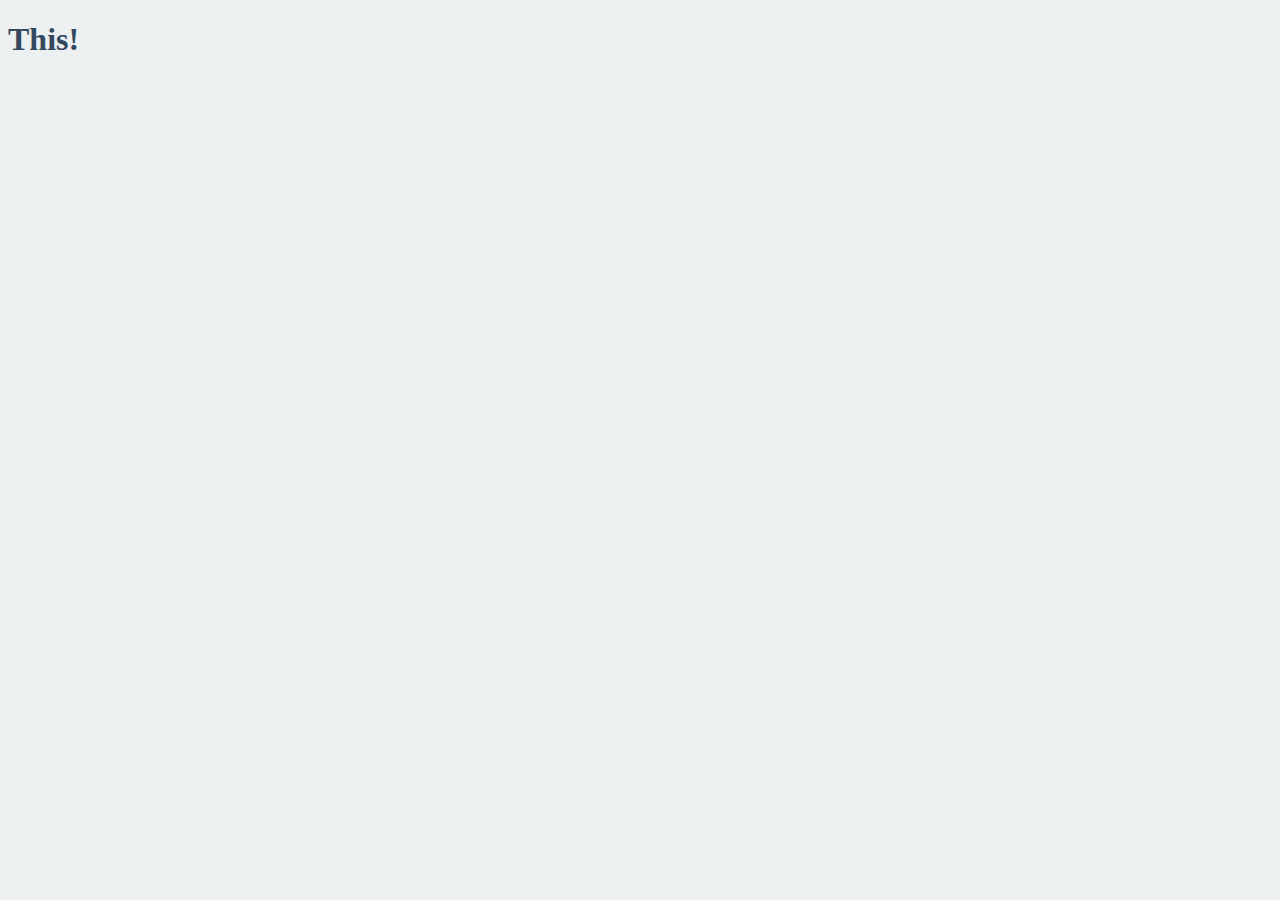
==== index.html @ abfad301 "1128 study" ====
<!DOCTYPE html>
<html lang="UTF-8">
<head>
    <title>Something</title>
    <link rel="stylesheet"
    href="index.css"/>
</head>
<body>
    <h1 id="title">This!</h1>
    <script src="i.js"></script>
</body>
</html>
---- index.css ----
body{
    background-color: #ecf0f1;
}

h1{
    color: #34495e;
}

.clicked{
    color: #7f8c8d
}
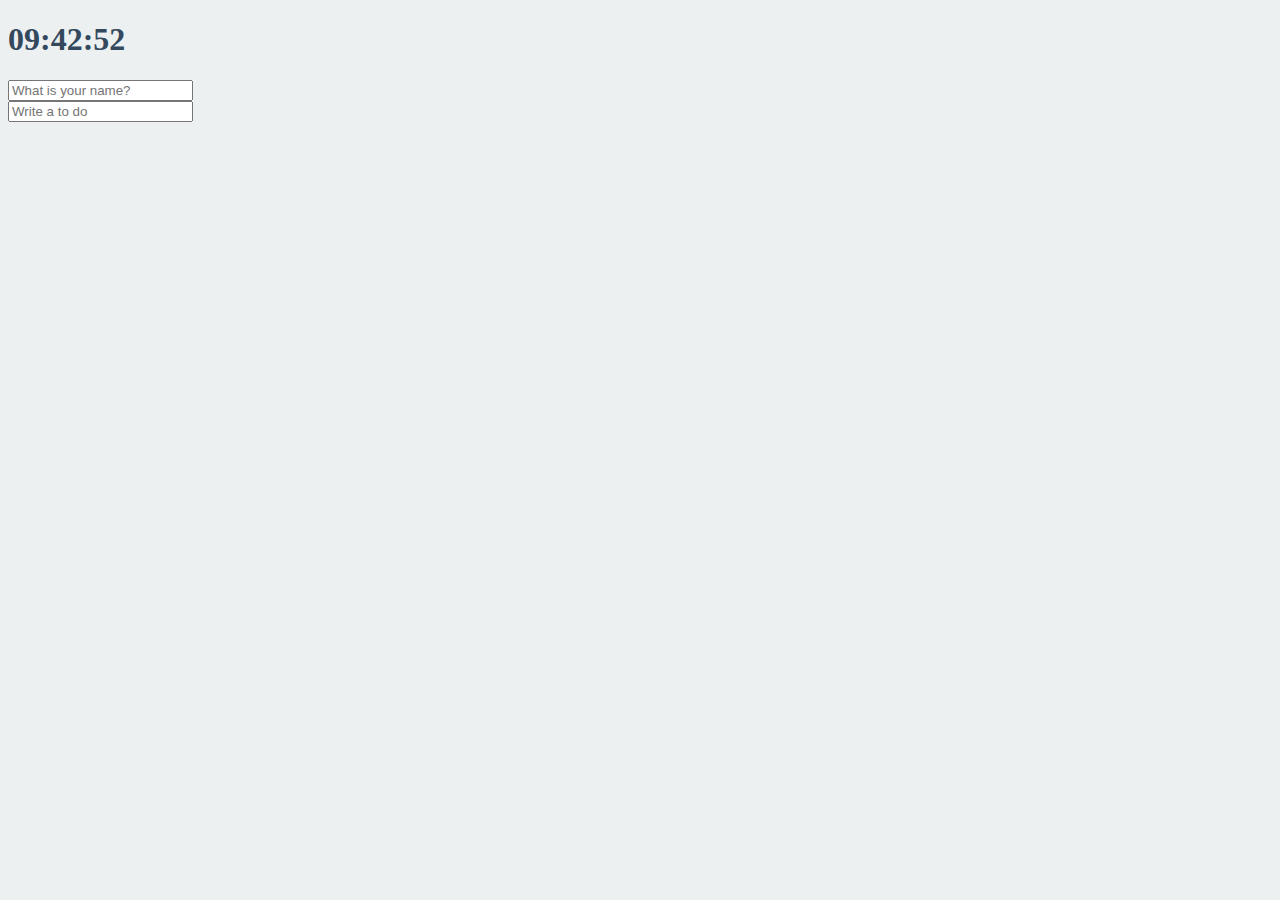
==== commit 109f01e3: "1130 remit study" ====
--- a/index.html
+++ b/index.html
@@ -1,12 +1,26 @@
 <!DOCTYPE html>
-<html lang="UTF-8">
+<html>
+
 <head>
     <title>Something</title>
-    <link rel="stylesheet"
-    href="index.css"/>
+    <link rel="stylesheet" href="index.css"/>
 </head>
+
 <body>
-    <h1 id="title">This!</h1>
-    <script src="i.js"></script>
+    <div class="js-clock">
+        <h1>00:00</h1>
+    </div> 
+    <form class="js-form form">
+        <input type="text" placeholder="What is your name?"/>
+    </form>
+    <h4 class="js-greetings greetings"></h4>
+    <form class="js-toDoForm">
+        <input type="text" placeholder="Write a to do"/>
+    </form>
+    <ul class="js-toDoList">
+    </ul>
+   <script src="clock.js"></script>
+   <script src="gretting.js"></script>
+   <script src="todo.js"></script>
 </body>
 </html>--- a/index.css
+++ b/index.css
@@ -1,11 +1,24 @@
-body{
+body {
     background-color: #ecf0f1;
 }
 
-h1{
+.btn {
+    cursor: pointer;
+}
+
+body {
     color: #34495e;
 }
 
-.clicked{
-    color: #7f8c8d
+.clicked {
+    color: #8f8c8d;
+}
+
+.form,
+.greetings {
+    display: none;
+}
+
+.showing {
+    display: block;
 }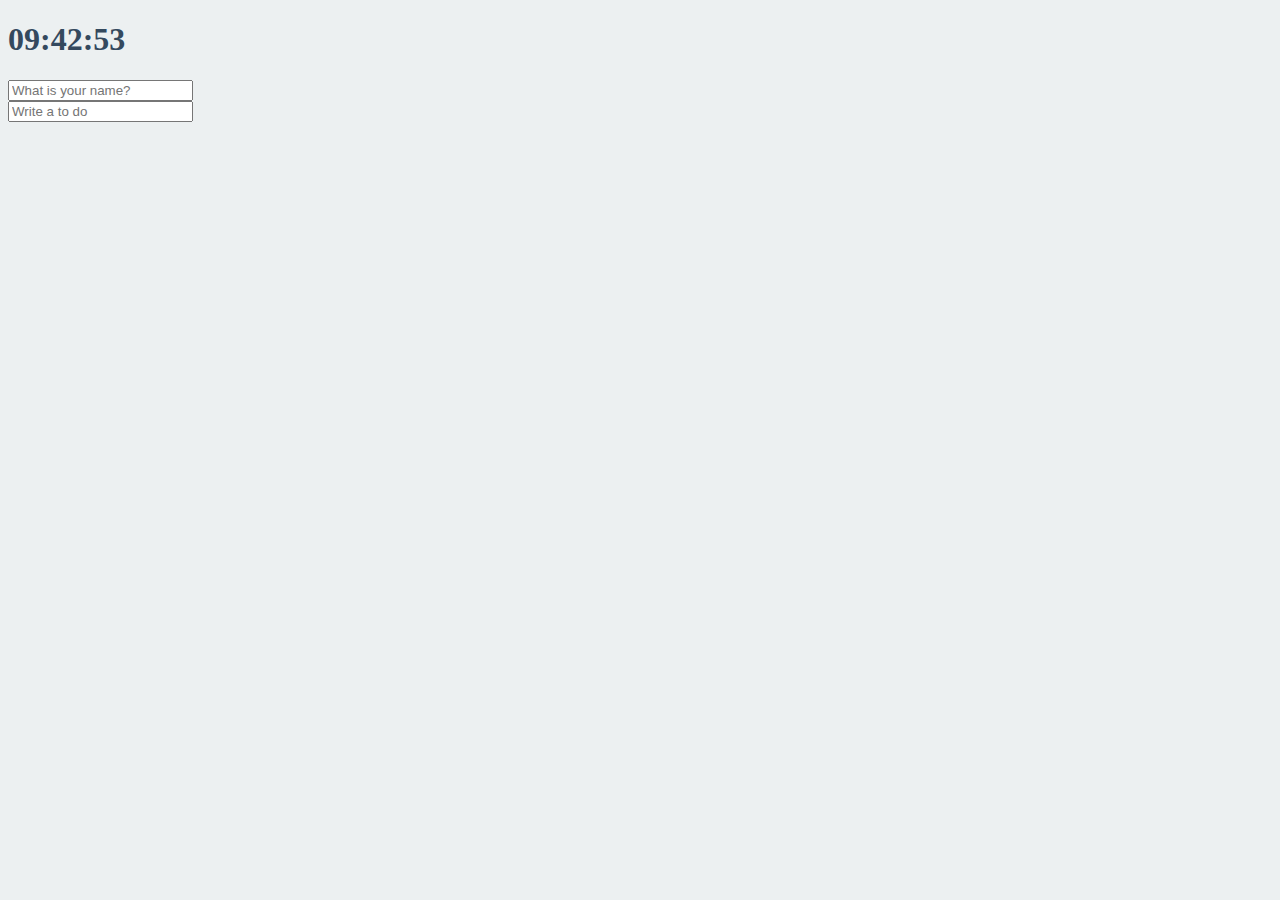
==== commit 4a2ebca0: "1202 crome app makeing" ====
--- a/index.html
+++ b/index.html
@@ -2,6 +2,7 @@
 <html>
 
 <head>
+    <meta charset="UTF-8">
     <title>Something</title>
     <link rel="stylesheet" href="index.css"/>
 </head>
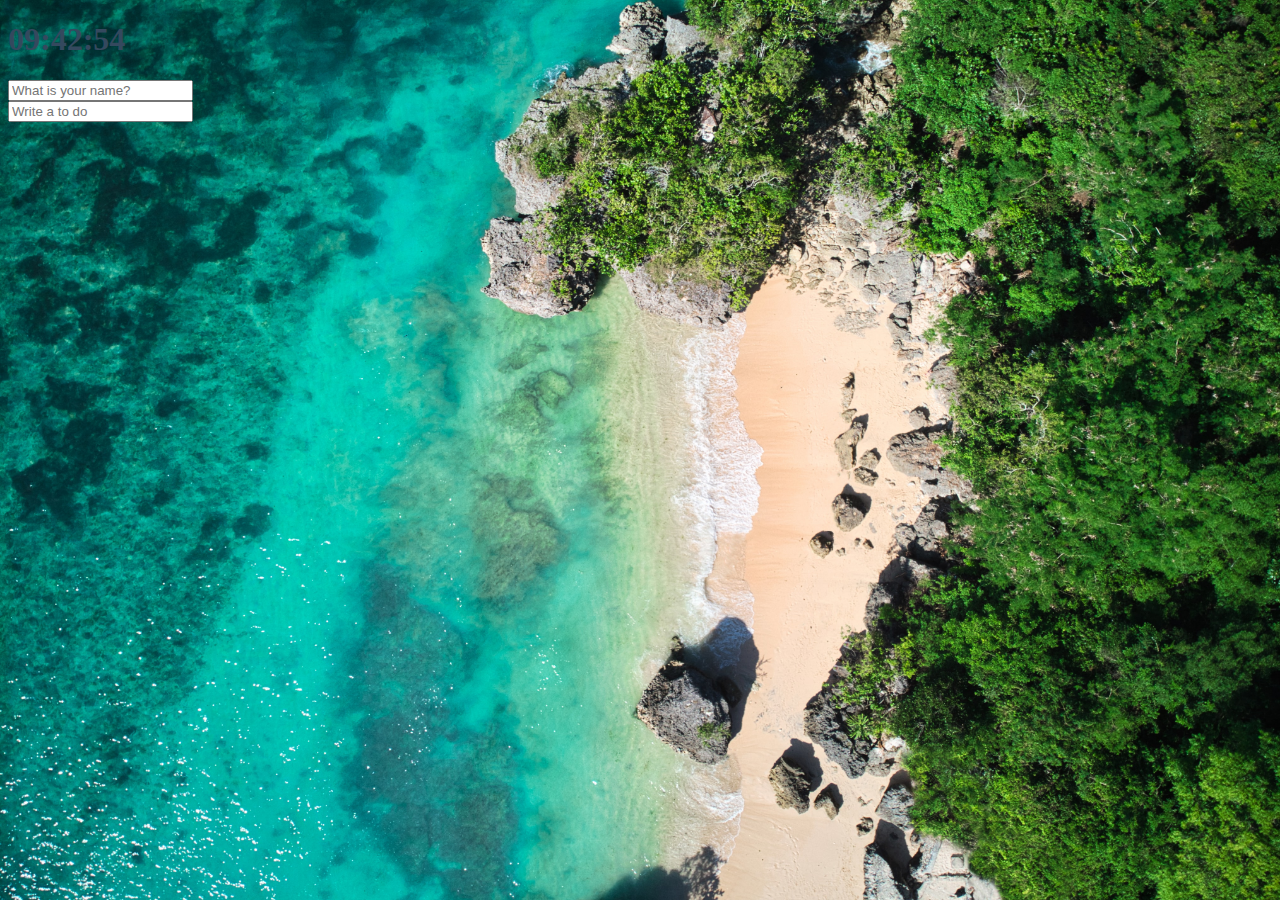
==== commit bac432b0: "1203 images" ====
--- a/index.html
+++ b/index.html
@@ -23,5 +23,6 @@
    <script src="clock.js"></script>
    <script src="gretting.js"></script>
    <script src="todo.js"></script>
+   <script src="bg.js"></script>
 </body>
 </html>--- a/index.css
+++ b/index.css
@@ -1,5 +1,5 @@
 body {
-    background-color: #ecf0f1;
+    background-color: #2c3e50;
 }
 
 .btn {
@@ -21,4 +21,23 @@
 
 .showing {
     display: block;
+}
+
+@keyframes fadeIn {
+    from {
+        opacity: 0;
+    }
+    to{
+        opacity: 1;
+    }
+}
+
+.bgImage{
+    position: absolute;
+    top: 0;
+    left: 0;
+    width: 100%;
+    height: 100%;
+    z-index: -1;
+    animation: fadeIn 0.5s linear;
 }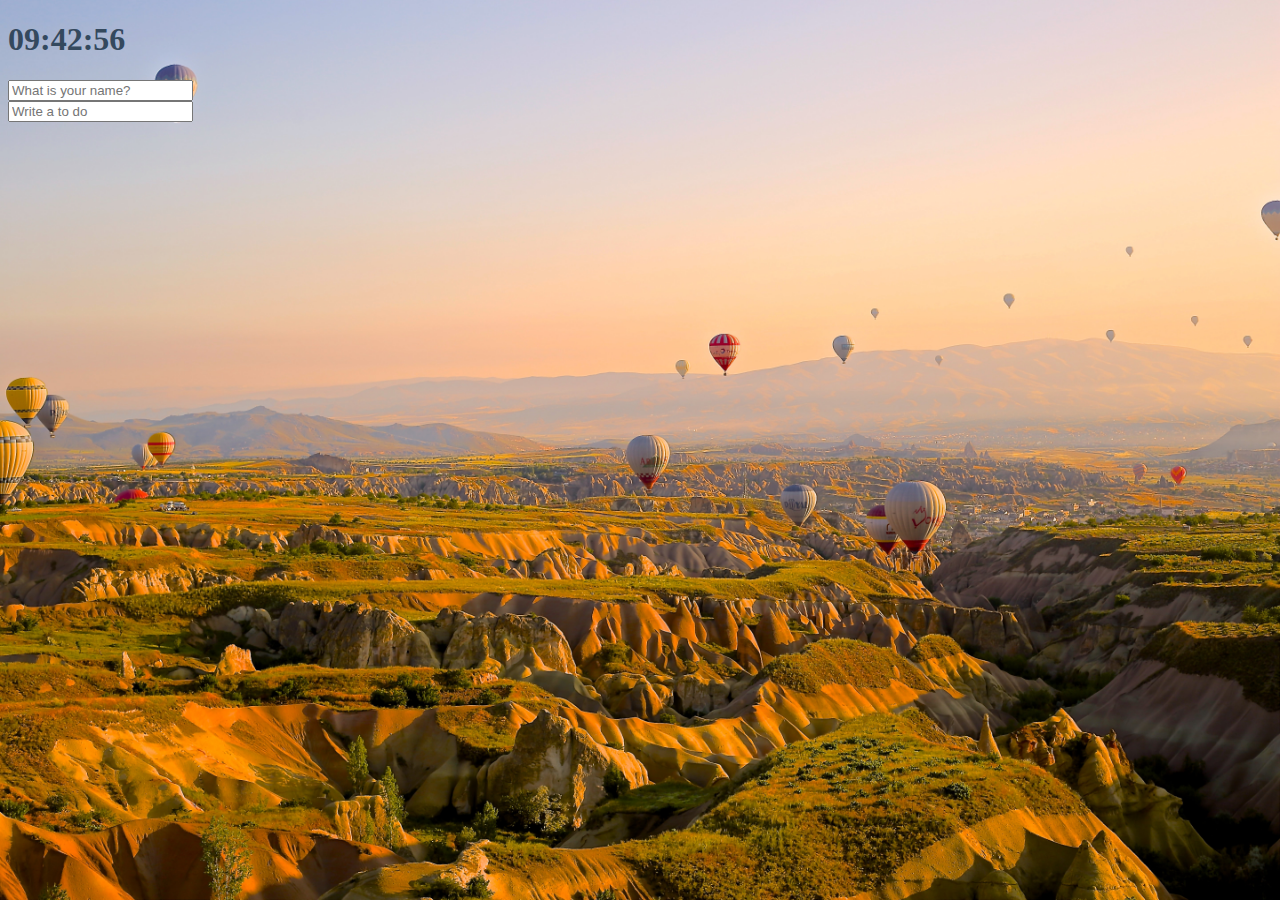
==== commit 4fb29207: "1204 위치정보" ====
--- a/index.html
+++ b/index.html
@@ -24,5 +24,6 @@
    <script src="gretting.js"></script>
    <script src="todo.js"></script>
    <script src="bg.js"></script>
+   <script src="weather.js"></script>
 </body>
 </html>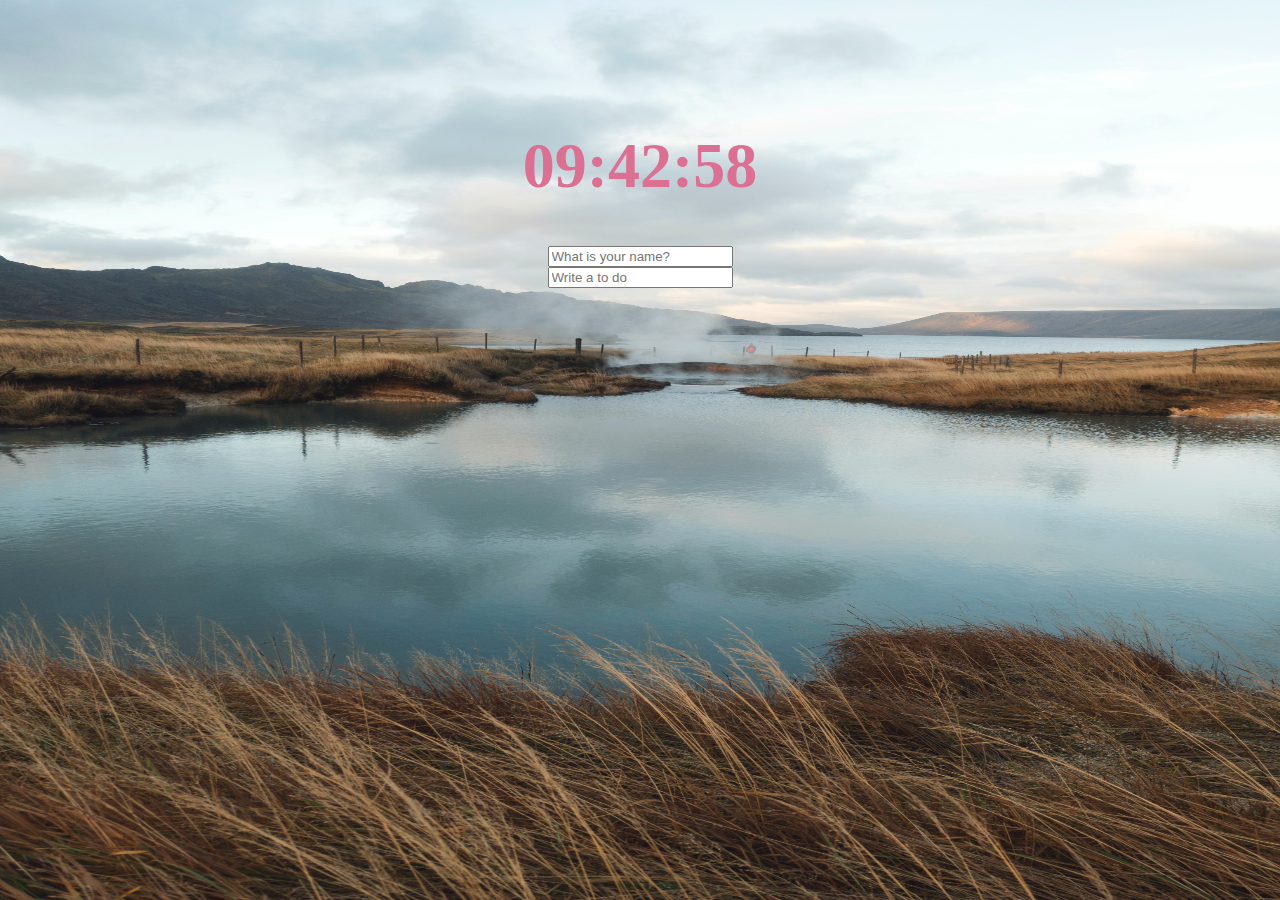
==== commit e3b3d0a8: "crome app 1208" ====
--- a/index.html
+++ b/index.html
@@ -20,6 +20,7 @@
     </form>
     <ul class="js-toDoList">
     </ul>
+   <spanc class=js-weather></spanc>
    <script src="clock.js"></script>
    <script src="gretting.js"></script>
    <script src="todo.js"></script>
--- a/index.css
+++ b/index.css
@@ -1,5 +1,12 @@
 body {
     background-color: #2c3e50;
+    text-align: center;
+    margin-top: 15%;
+}
+div{
+    font-size: 200%;
+    margin-top: -5%;
+    color: palevioletred;
 }
 
 .btn {
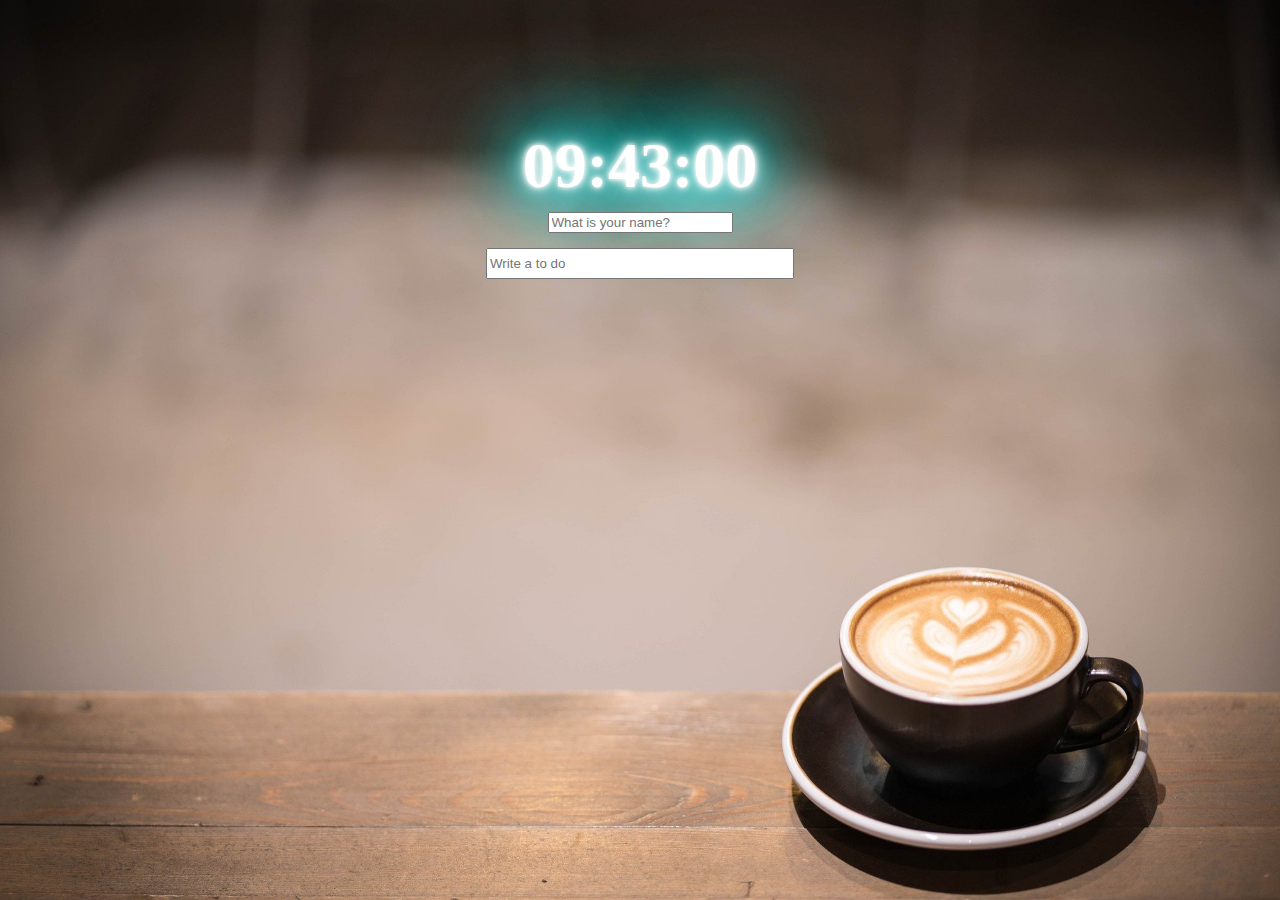
==== commit 4fae21e0: "1210 watch" ====
--- a/index.html
+++ b/index.html
@@ -15,8 +15,8 @@
         <input type="text" placeholder="What is your name?"/>
     </form>
     <h4 class="js-greetings greetings"></h4>
-    <form class="js-toDoForm">
-        <input type="text" placeholder="Write a to do"/>
+    <form class="js-toDoForm toDoForm">
+        <input class="todo" type="text" placeholder="Write a to do"/>
     </form>
     <ul class="js-toDoList">
     </ul>
--- a/index.css
+++ b/index.css
@@ -6,7 +6,16 @@
 div{
     font-size: 200%;
     margin-top: -5%;
-    color: palevioletred;
+    color:white;
+    text-shadow:
+    0 0 5px #fff,
+    0 0 10px #fff,
+    0 0 20px #fff,
+    0 0 40px #0ff,
+    0 0 80px #0ff,
+    0 0 90px #0ff,
+    0 0 100px #0ff,
+    0 0 150px #0ff;
 }
 
 .btn {
@@ -24,10 +33,23 @@
 .form,
 .greetings {
     display: none;
+    margin-top: -5%;
+    font-size: 300%;
 }
 
 .showing {
     display: block;
+    margin-bottom: 10px;
+    color: skyblue;
+    text-shadow:
+      0 0 5px #fff,
+      0 0 10px #fff,
+      0 0 20px #fff,
+      0 0 40px #0ff,
+      0 0 80px #0ff,
+      0 0 90px #0ff,
+      0 0 100px #0ff,
+      0 0 150px #0ff;
 }
 
 @keyframes fadeIn {
@@ -47,4 +69,10 @@
     height: 100%;
     z-index: -1;
     animation: fadeIn 0.5s linear;
-}+}
+
+.todo{
+    width: 300px;
+    height: 25px;
+}
+
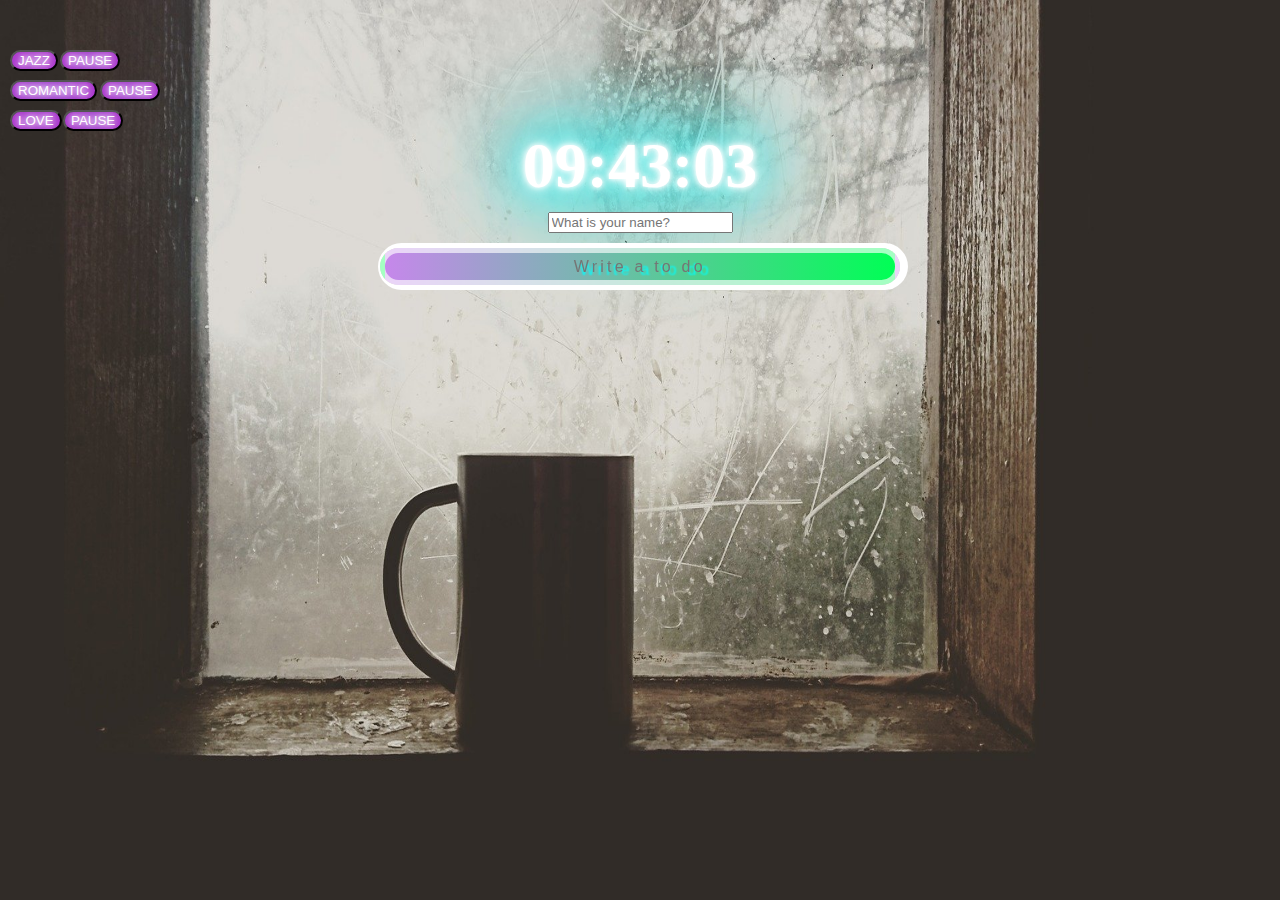
==== commit 274e62ab: "1211 crome app" ====
--- a/index.html
+++ b/index.html
@@ -18,13 +18,34 @@
     <form class="js-toDoForm toDoForm">
         <input class="todo" type="text" placeholder="Write a to do"/>
     </form>
+    <form class="js-toDoForm toDoForm">
     <ul class="js-toDoList">
     </ul>
+    </form>
+    <input class="play1" type="button" onClick="audio.play();" value="JAZZ"/>
+    <input class="play2" type="button" onClick="audio1.play();" value="ROMANTIC"/>
+    <input class="play3" type="button" onClick="audio2.play();" value="LOVE"/>
+    <input class="stop1" type="button" onClick="audio.pause();" value="PAUSE"/>
+    <input class="stop2" type="button" onClick="audio1.pause();" value="PAUSE"/>
+    <input class="stop3" type="button" onClick="audio2.pause();" value="PAUSE"/>
    <spanc class=js-weather></spanc>
    <script src="clock.js"></script>
    <script src="gretting.js"></script>
    <script src="todo.js"></script>
    <script src="bg.js"></script>
    <script src="weather.js"></script>
+   <script type="text/javascript">
+        var audio = new Audio();
+    audio.src = "./lucky.mp3";
+    </script>
+    <script type="text/javascript">
+        var audio1 = new Audio();
+    audio1.src = "./lucky1.mp3";   
+    </script>
+    <script type="text/javascript">
+        var audio2 = new Audio();
+    audio2.src = "./lucky2.mp3";     
+    </script>
+
 </body>
 </html>--- a/index.css
+++ b/index.css
@@ -23,7 +23,18 @@
 }
 
 body {
-    color: #34495e;
+    color: white;
+}
+li{
+    padding: 0rem 33rem;
+    text-decoration: none;
+    color:white;
+    display: flex;
+    transition: all .2s ease-in-out;
+   margin-right: 10px;
+   text-align: center;
+   width: -50%;
+   
 }
 
 .clicked {
@@ -74,5 +85,137 @@
 .todo{
     width: 300px;
     height: 25px;
-}
-
+    text-align: center;
+    background: linear-gradient(to right, rgb(198, 135, 235), rgb(0, 255, 85));
+	color: white;
+	--width: 40%;
+	width: var(--width);
+	line-height: var(--height);
+	font-size: calc(var(--height) / 2.5);
+	font-family: sans-serif;
+	letter-spacing: 0.2em;
+	border: 5px solid rgba(255, 255, 255, 0.644);
+	border-radius: 2em;
+	transform: perspective(500px) rotateY(0deg);
+	text-shadow: 6px 3px 2px rgb(0, 255, 255);
+	box-shadow: 3px 0 0 5px white;
+	position: relative;
+	overflow: hidden;
+}
+
+.js-weather{
+    position:absolute;
+      top:0;
+      right:0;
+    color: white;
+}
+.play1{
+    position:absolute;
+    top:50px;
+    left: 10px;
+    display: block;
+    background-color: rgb(179, 50, 205);
+    color:white;
+    text-shadow:
+      0 0 5px #fff,
+      0 0 10px #fff,
+      0 0 20px #fff,
+      0 0 40px #0ff,
+      0 0 80px #0ff,
+      0 0 90px #0ff,
+      0 0 100px #0ff,
+      0 0 150px #0ff;
+      border-radius: 2em;
+   
+}
+.stop1{
+    position:absolute;
+    top:50px;
+    left: 60px;
+    display: block;
+    background-color: rgb(179, 50, 205);
+    color:white;
+    text-shadow:
+      0 0 5px #fff,
+      0 0 10px #fff,
+      0 0 20px #fff,
+      0 0 40px #0ff,
+      0 0 80px #0ff,
+      0 0 90px #0ff,
+      0 0 100px #0ff,
+      0 0 150px #0ff;
+      border-radius: 2em;
+}
+.play2{
+    position:absolute;
+    top:80px;
+    left: 10px;
+    display: block;
+    background-color: rgb(179, 50, 205);
+    color:white;
+    text-shadow:
+      0 0 5px #fff,
+      0 0 10px #fff,
+      0 0 20px #fff,
+      0 0 40px #0ff,
+      0 0 80px #0ff,
+      0 0 90px #0ff,
+      0 0 100px #0ff,
+      0 0 150px #0ff;
+      border-radius: 2em;
+}
+.stop2{
+    position:absolute;
+    top:80px;
+    left: 100px;
+    display: block;
+    background-color: rgb(179, 50, 205);
+    color:white;
+    text-shadow:
+      0 0 5px #fff,
+      0 0 10px #fff,
+      0 0 20px #fff,
+      0 0 40px #0ff,
+      0 0 80px #0ff,
+      0 0 90px #0ff,
+      0 0 100px #0ff,
+      0 0 150px #0ff;
+      border-radius: 2em;
+}
+.play3{
+    position:absolute;
+    top:110px;
+    left: 10px;
+    display: block;
+    background-color: rgb(179, 50, 205);
+    color:white;
+    text-shadow:
+      0 0 5px #fff,
+      0 0 10px #fff,
+      0 0 20px #fff,
+      0 0 40px #0ff,
+      0 0 80px #0ff,
+      0 0 90px #0ff,
+      0 0 100px #0ff,
+      0 0 150px #0ff;
+      border-radius: 2em;
+}
+.stop3{
+    position:absolute;
+    top:110px;
+    left: 63px;
+    display: block;
+    background-color: rgb(179, 50, 205);
+    color:white;
+    text-shadow:
+      0 0 5px #fff,
+      0 0 10px #fff,
+      0 0 20px #fff,
+      0 0 40px #0ff,
+      0 0 80px #0ff,
+      0 0 90px #0ff,
+      0 0 100px #0ff,
+      0 0 150px #0ff;
+      border-radius: 2em;
+}
+
